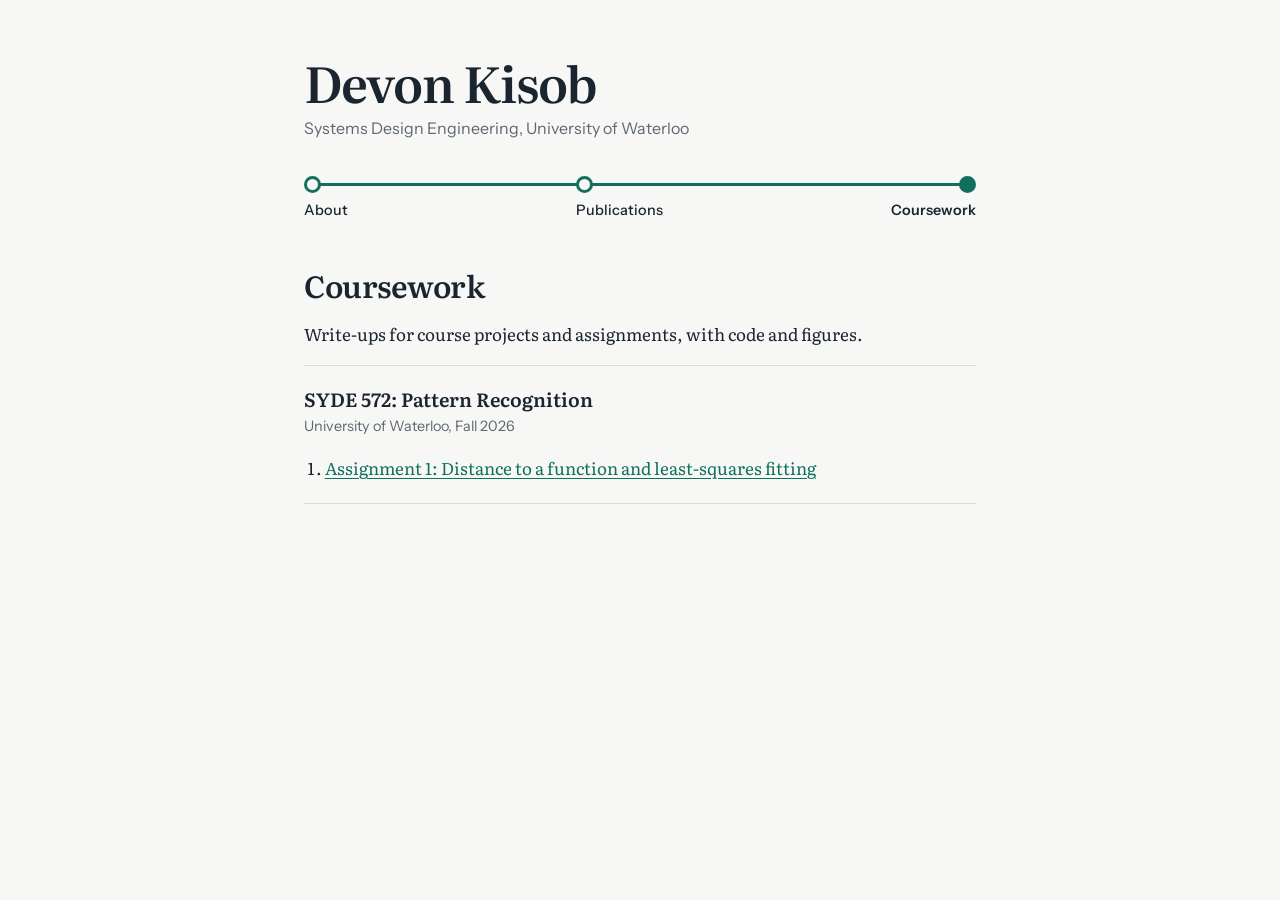
==== coursework/index.html @ 43965bfe "initial commit + 572 assn 1" ====
<!DOCTYPE html>
<html lang="en">
<head>
  <meta charset="utf-8">
  <meta name="viewport" content="width=device-width, initial-scale=1">
  <title>Coursework · Devon Kisob</title>
  <link rel="preconnect" href="https://fonts.googleapis.com">
  <link rel="preconnect" href="https://fonts.gstatic.com" crossorigin>
  <link href="https://fonts.googleapis.com/css2?family=Instrument+Sans:wght@400;500;600&family=Literata:ital,opsz,wght@0,7..72,400;0,7..72,600;1,7..72,400&display=swap" rel="stylesheet">
  <link rel="stylesheet" href="../style.css?v=4">
</head>
<body>
  <header class="site-header wrap">
    <p class="site-name"><a href="../">Devon Kisob</a></p>
    <p class="site-role">Systems Design Engineering, University of Waterloo</p>
    <nav class="route" aria-label="Main">
      <ul>
        <li><a href="../">About</a></li>
        <li><a href="../publications/">Publications</a></li>
        <li><a href="./" aria-current="page">Coursework</a></li>
      </ul>
    </nav>
  </header>

  <main class="wrap">
    <h1 class="page-title">Coursework</h1>
    <p>Write-ups for course projects and assignments, with code and figures.</p>

    <div class="course">
      <h3>SYDE 572: Pattern Recognition</h3>
      <p class="small muted">University of Waterloo, Fall 2026</p>
      <ol>
        <li><a href="../syde572/1/">Assignment 1: Distance to a function and least-squares fitting</a></li>
      </ol>
    </div>
  </main>
</body>
</html>
---- style.css ----
:root {
  --bg: #f7f8f6;
  --ink: #1b2530;
  --muted: #5c6770;
  --rule: #d8dddb;
  --accent: #11705b;
  --accent-soft: #e3efea;
  --code-bg: #eef1ef;
  --serif: "Literata", Georgia, serif;
  --sans: "Instrument Sans", "Helvetica Neue", Arial, sans-serif;
  --mono: "JetBrains Mono", ui-monospace, Menlo, monospace;
  --measure: 44rem;
}

* { box-sizing: border-box; }

html { -webkit-text-size-adjust: 100%; }

body {
  margin: 0;
  background: var(--bg);
  color: var(--ink);
  font: 400 1.0625rem/1.7 var(--serif);
  font-optical-sizing: auto;
}

a { color: var(--accent); text-decoration-thickness: 1px; text-underline-offset: 0.18em; }
a:hover { text-decoration-thickness: 2px; }
a:focus-visible, summary:focus-visible { outline: 2px solid var(--accent); outline-offset: 3px; border-radius: 2px; }

.wrap { max-width: var(--measure); margin-inline: auto; padding-inline: 1rem; }

/* header and route nav */
.site-header { padding-top: 3.5rem; }
.site-name {
  margin: 0;
  font: 600 clamp(2.2rem, 6vw, 3.1rem)/1.05 var(--serif);
  letter-spacing: -0.02em;
}
.site-name a { color: inherit; text-decoration: none; }
.site-role { margin: 0.5rem 0 0; font: 400 1rem/1.5 var(--sans); color: var(--muted); }

.route { margin: 2.25rem 0 0; }
.route ul {
  display: flex;
  justify-content: space-between;
  margin: 0;
  padding: 0;
  list-style: none;
  position: relative;
}
.route ul::before {
  content: "";
  position: absolute;
  top: 7px;
  left: 7px;
  right: 7px;
  height: 3px;
  background: var(--accent);
  border-radius: 2px;
}
.route li { position: relative; }
.route a {
  display: flex;
  flex-direction: column;
  align-items: flex-start;
  gap: 0.55rem;
  color: var(--ink);
  text-decoration: none;
  font: 500 0.9rem/1.2 var(--sans);
}
.route li:last-child a { align-items: flex-end; }
.route a::before {
  content: "";
  width: 17px;
  height: 17px;
  border-radius: 50%;
  background: var(--bg);
  border: 3px solid var(--accent);
  position: relative;
  box-sizing: border-box;
  transition: background 0.15s;
}
.route a:hover::before, .route a[aria-current]::before { background: var(--accent); }
.route a[aria-current] { font-weight: 600; }

@media (max-width: 560px) {
  .route ul { flex-direction: column; gap: 0.9rem; }
  .route ul::before { top: 7px; bottom: 7px; left: 7px; right: auto; width: 3px; height: auto; }
  .route a, .route li:last-child a { flex-direction: row; align-items: center; }
}

/* page body */
main { padding-block: 3rem 4rem; }
section { margin: 0 0 3.5rem; scroll-margin-top: 1.5rem; }
h2 {
  margin: 0 0 1rem;
  font: 600 1.55rem/1.25 var(--serif);
  letter-spacing: -0.01em;
}
h3 { margin: 2.25rem 0 0.6rem; font: 600 1.2rem/1.35 var(--serif); }
h4 { margin: 1.5rem 0 0.4rem; font: 600 1rem/1.4 var(--sans); }
p { margin: 0 0 1rem; }
.lede { font-size: 1.15rem; line-height: 1.65; }
.muted { color: var(--muted); }
.small { font: 400 0.9rem/1.55 var(--sans); }

.interests { padding: 0; margin: 1.25rem 0 0; list-style: none; display: grid; gap: 0.75rem; }
.interests li { padding-left: 1rem; border-left: 3px solid var(--accent); }
.interests strong { display: block; font: 600 0.98rem/1.4 var(--sans); }

.links { display: flex; flex-wrap: wrap; gap: 0.4rem 1.25rem; margin: 1.25rem 0 0; padding: 0; list-style: none; font: 500 0.95rem/1.4 var(--sans); }

/* publications and projects */
.entries { margin: 0; padding: 0; list-style: none; }
.entries > li { padding: 1.1rem 0; border-top: 1px solid var(--rule); }
.entries > li:last-child { border-bottom: 1px solid var(--rule); }
.entry-title { display: block; font-weight: 600; line-height: 1.45; }
.entry-meta { display: block; font: 400 0.93rem/1.55 var(--sans); color: var(--muted); margin-top: 0.2rem; }
.entry-meta em { color: var(--ink); }
.entry-note { margin: 0.4rem 0 0; font-size: 0.98rem; }

/* experience timeline */
.timeline { margin: 0; padding: 0; list-style: none; }
.timeline li { display: grid; grid-template-columns: 8.5rem 1fr; gap: 1rem; padding: 0.7rem 0; border-top: 1px solid var(--rule); }
.timeline li:last-child { border-bottom: 1px solid var(--rule); }
.timeline time { font: 500 0.9rem/1.7 var(--sans); color: var(--muted); }
.timeline strong { font-weight: 600; }
@media (max-width: 560px) { .timeline li { grid-template-columns: 1fr; gap: 0; } }

.todo { background: #fff1a8; padding: 0 0.2em; border-radius: 2px; }

footer { padding-block: 0 3rem; font: 400 0.85rem/1.5 var(--sans); color: var(--muted); }
footer p { margin: 0; padding-top: 1.5rem; border-top: 1px solid var(--rule); }

/* coursework and write-ups */
.crumbs { font: 400 0.9rem/1.5 var(--sans); color: var(--muted); margin: 0 0 1.25rem; }
.crumbs a { color: var(--muted); }

.course { padding: 1.25rem 0; border-top: 1px solid var(--rule); }
.course:last-child { border-bottom: 1px solid var(--rule); }
.course h3 { margin: 0 0 0.25rem; }
.course ol { margin: 0.6rem 0 0; padding-left: 1.3rem; }

figure { margin: 1.75rem 0; }
figure img { display: block; width: 100%; height: auto; border: 1px solid var(--rule); border-radius: 6px; background: #fff; }
figcaption { margin-top: 0.6rem; font: 400 0.9rem/1.55 var(--sans); color: var(--muted); }
.wide { width: min(64rem, calc(100vw - 2rem)); margin-left: calc(50% - min(32rem, 50vw - 1rem)); }

.table-scroll { position: relative; overflow-x: auto; margin: 1.25rem 0 1.5rem; }
table { border-collapse: collapse; width: 100%; font: 400 0.92rem/1.5 var(--sans); font-variant-numeric: tabular-nums; }
th, td { padding: 0.45rem 0.75rem; text-align: right; border-bottom: 1px solid var(--rule); white-space: nowrap; }
th { font-weight: 600; border-bottom: 2px solid var(--ink); }
th:first-child, td:first-child { text-align: left; }
tr.final td { font-weight: 600; background: var(--accent-soft); }

.answer {
  margin: 1.5rem 0;
  padding: 1rem 1.25rem;
  background: var(--accent-soft);
  border-left: 4px solid var(--accent);
  border-radius: 0 6px 6px 0;
}
.answer p:last-child { margin: 0; }

code { font: 400 0.86em/1.5 var(--mono); background: var(--code-bg); padding: 0.1em 0.3em; border-radius: 3px; }
pre { position: relative; font: 400 0.82rem/1.6 var(--mono); margin: 1rem 0 1.5rem; padding: 1rem 1.25rem; background: var(--code-bg); border-radius: 6px; overflow-x: auto; }
pre code { padding: 0; background: none; font: inherit; }

details { margin: 1.25rem 0; border: 1px solid var(--rule); border-radius: 6px; background: #fff; }
summary { cursor: pointer; padding: 0.75rem 1rem; font: 600 0.95rem/1.4 var(--sans); }
details[open] summary { border-bottom: 1px solid var(--rule); }
details pre { margin: 0; border-radius: 0 0 6px 6px; }

.katex-display { position: relative; overflow-x: auto; overflow-y: hidden; padding: 0.25rem 0; }

.toc { margin: 0 0 3rem; padding: 1rem 1.25rem; border: 1px solid var(--rule); border-radius: 6px; font: 400 0.95rem/1.7 var(--sans); }
.toc ol { margin: 0; padding-left: 1.2rem; }
.toc ol ol { padding-left: 1.2rem; }

@media print {
  body { background: #fff; font-size: 10.5pt; }
  .route, footer { display: none; }
  .site-header { padding-top: 0; }
  details { border: none; }
  details > summary { display: none; }
  details:not([open]) > *:not(summary) { display: block; }
  figure, table, .answer { break-inside: avoid; }
  pre { white-space: pre-wrap; }
  h2, h3 { break-after: avoid; }
  .wide { width: 100%; margin-left: 0; }
  a { color: var(--ink); }
}

@media (prefers-reduced-motion: reduce) { * { transition: none !important; } }

.page-title { margin: 0 0 1rem; font: 600 1.9rem/1.2 var(--serif); letter-spacing: -0.015em; }

/* home profile */
.social { display: flex; align-items: center; gap: 0.5rem; margin: 0.9rem 0 0; padding: 0; list-style: none; }
#about::after { content: ""; display: table; clear: both; }
.headshot {
  float: left;
  width: 10rem;
  height: auto;
  aspect-ratio: 3 / 4;
  object-fit: cover;
  margin: 0.35rem 1.75rem 1rem 0;
  border-radius: 8px;
  border: 1px solid var(--rule);
}
@media (max-width: 560px) { .headshot { width: 7.5rem; margin-right: 1.1rem; } }
.social a {
  display: grid;
  place-items: center;
  width: 2rem;
  height: 2rem;
  border: 1px solid var(--rule);
  border-radius: 50%;
  color: var(--muted);
  transition: color 0.15s, border-color 0.15s, background 0.15s;
}
.social a:hover { color: var(--accent); border-color: var(--accent); background: var(--accent-soft); }
.social svg { width: 0.95rem; height: 0.95rem; fill: currentColor; }

.details-body { padding: 0 1rem 0.5rem; }
.details-body h4:first-child { margin-top: 1rem; }
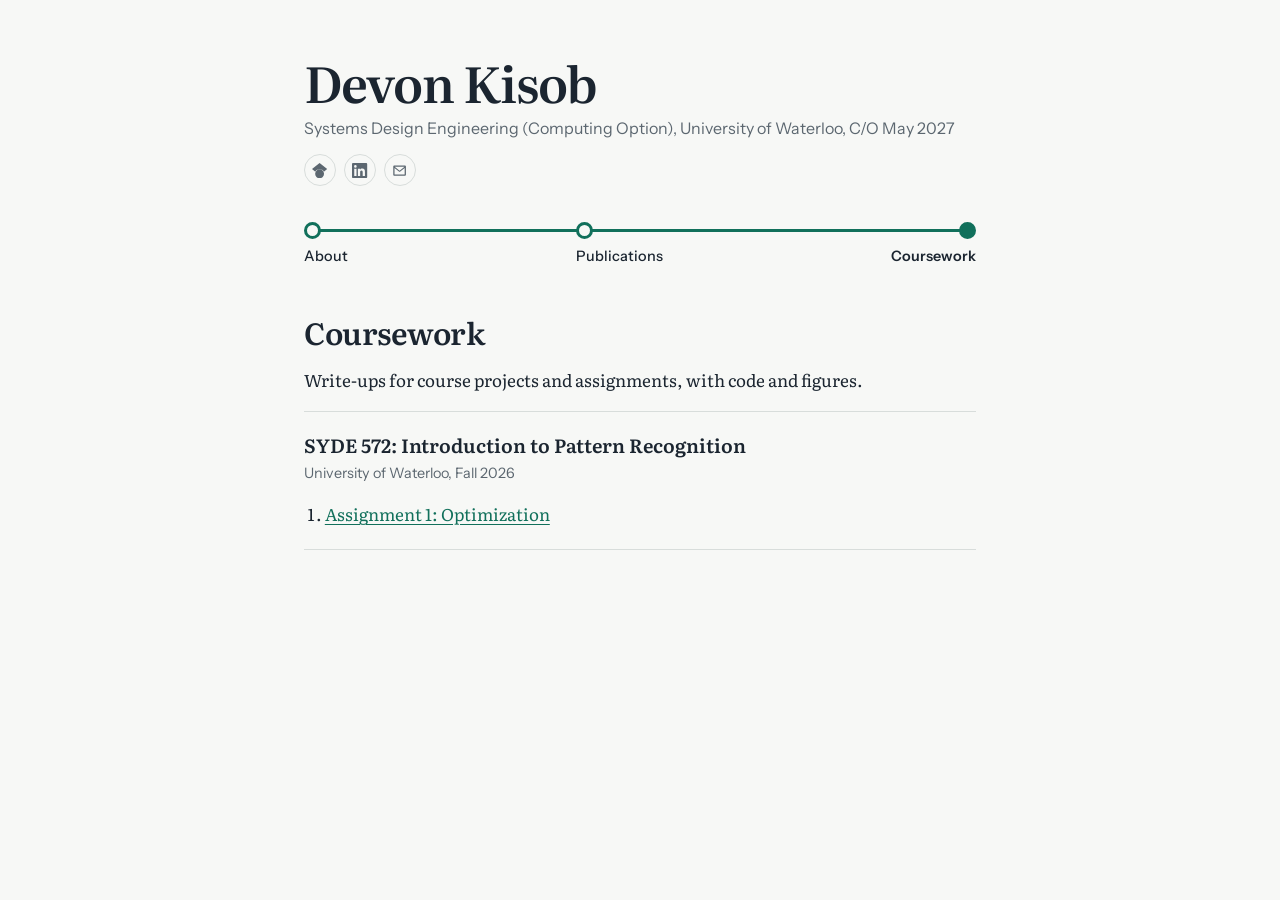
==== commit bd371acc: "fix: header on each page" ====
--- a/coursework/index.html
+++ b/coursework/index.html
@@ -12,7 +12,24 @@
 <body>
   <header class="site-header wrap">
     <p class="site-name"><a href="../">Devon Kisob</a></p>
-    <p class="site-role">Systems Design Engineering, University of Waterloo</p>
+    <p class="site-role">Systems Design Engineering (Computing Option), University of Waterloo, C/O May 2027</p>
+    <ul class="social">
+      <li>
+        <a href="https://scholar.google.ca/citations?hl=en&amp;user=SOYVB4kAAAAJ" aria-label="Google Scholar" title="Google Scholar">
+          <svg viewBox="0 0 24 24" width="16" height="16" aria-hidden="true"><path d="M5.242 13.769 0 9.5 12 0l12 9.5-5.242 4.269C17.548 11.249 14.978 9.5 12 9.5c-2.977 0-5.548 1.748-6.758 4.269zM12 10a7 7 0 1 0 0 14 7 7 0 0 0 0-14z"/></svg>
+        </a>
+      </li>
+      <li>
+        <a href="https://www.linkedin.com/in/devonkisob/" aria-label="LinkedIn" title="LinkedIn">
+          <svg viewBox="0 0 24 24" width="16" height="16" aria-hidden="true"><path d="M20.447 20.452h-3.554v-5.569c0-1.328-.027-3.037-1.852-3.037-1.853 0-2.136 1.445-2.136 2.939v5.667H9.351V9h3.414v1.561h.046c.477-.9 1.637-1.85 3.37-1.85 3.601 0 4.267 2.37 4.267 5.455v6.286zM5.337 7.433a2.062 2.062 0 1 1 0-4.125 2.062 2.062 0 0 1 0 4.125zM7.119 20.452H3.555V9h3.564v11.452zM22.225 0H1.771C.792 0 0 .774 0 1.729v20.542C0 23.227.792 24 1.771 24h20.451C23.2 24 24 23.227 24 22.271V1.729C24 .774 23.2 0 22.222 0h.003z"/></svg>
+        </a>
+      </li>
+      <li>
+        <a href="mailto:dnskisob@gmail.com" aria-label="Email" title="dnskisob@gmail.com">
+          <svg viewBox="0 0 24 24" width="16" height="16" aria-hidden="true"><path d="M2 5.5A1.5 1.5 0 0 1 3.5 4h17A1.5 1.5 0 0 1 22 5.5v13a1.5 1.5 0 0 1-1.5 1.5h-17A1.5 1.5 0 0 1 2 18.5v-13zm2.2.5 7.8 6.1L19.8 6H4.2zM20 7.9l-7.4 5.8a1 1 0 0 1-1.2 0L4 7.9V18h16V7.9z"/></svg>
+        </a>
+      </li>
+    </ul>
     <nav class="route" aria-label="Main">
       <ul>
         <li><a href="../">About</a></li>
@@ -27,10 +44,10 @@
     <p>Write-ups for course projects and assignments, with code and figures.</p>
 
     <div class="course">
-      <h3>SYDE 572: Pattern Recognition</h3>
+      <h3>SYDE 572: Introduction to Pattern Recognition</h3>
       <p class="small muted">University of Waterloo, Fall 2026</p>
       <ol>
-        <li><a href="../syde572/1/">Assignment 1: Distance to a function and least-squares fitting</a></li>
+        <li><a href="../syde572/1/">Assignment 1: Optimization</a></li>
       </ol>
     </div>
   </main>
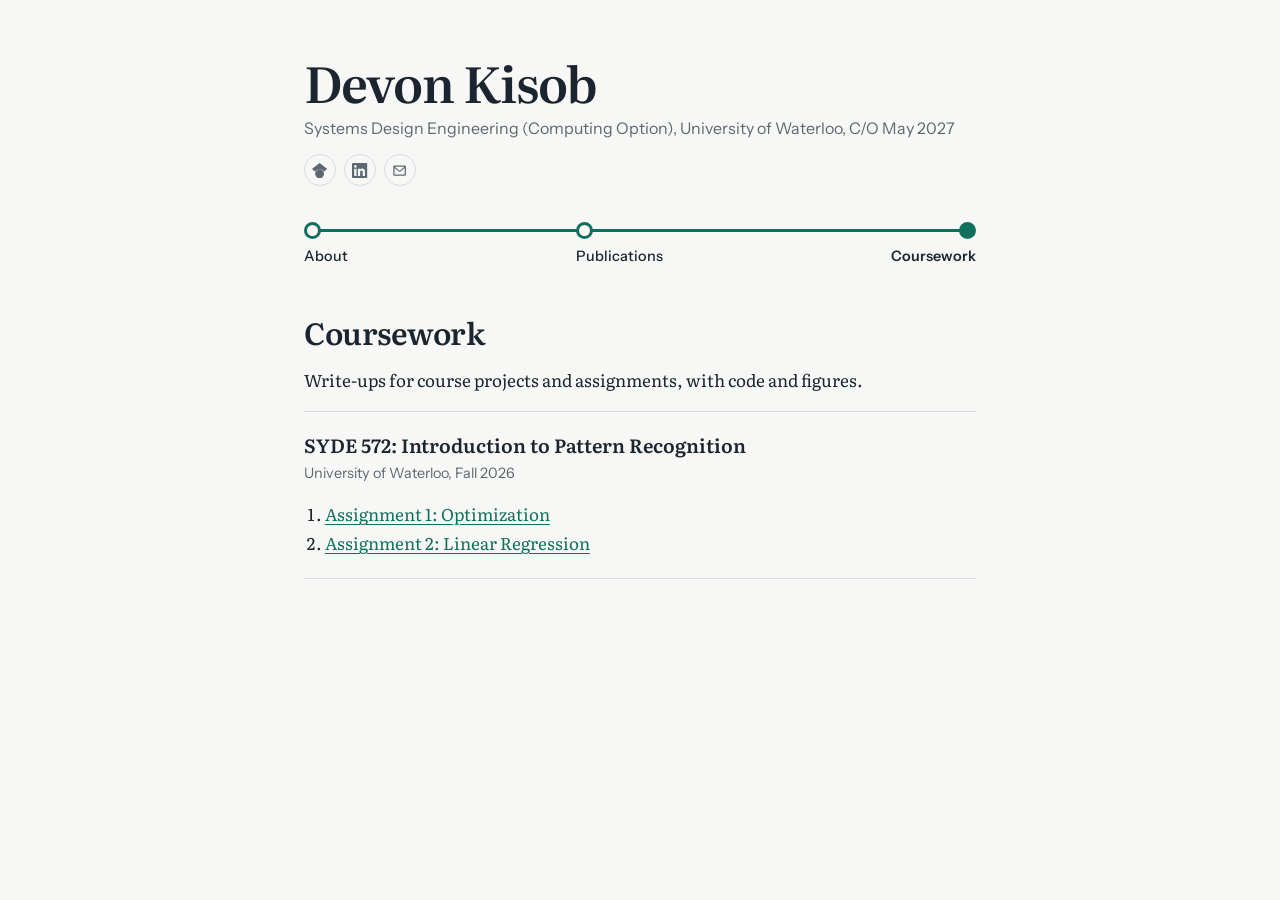
==== commit 497f2857: "add: 572 assn 2" ====
--- a/coursework/index.html
+++ b/coursework/index.html
@@ -48,6 +48,7 @@
       <p class="small muted">University of Waterloo, Fall 2026</p>
       <ol>
         <li><a href="../syde572/1/">Assignment 1: Optimization</a></li>
+        <li><a href="../syde572/2/">Assignment 2: Linear Regression</a></li>
       </ol>
     </div>
   </main>
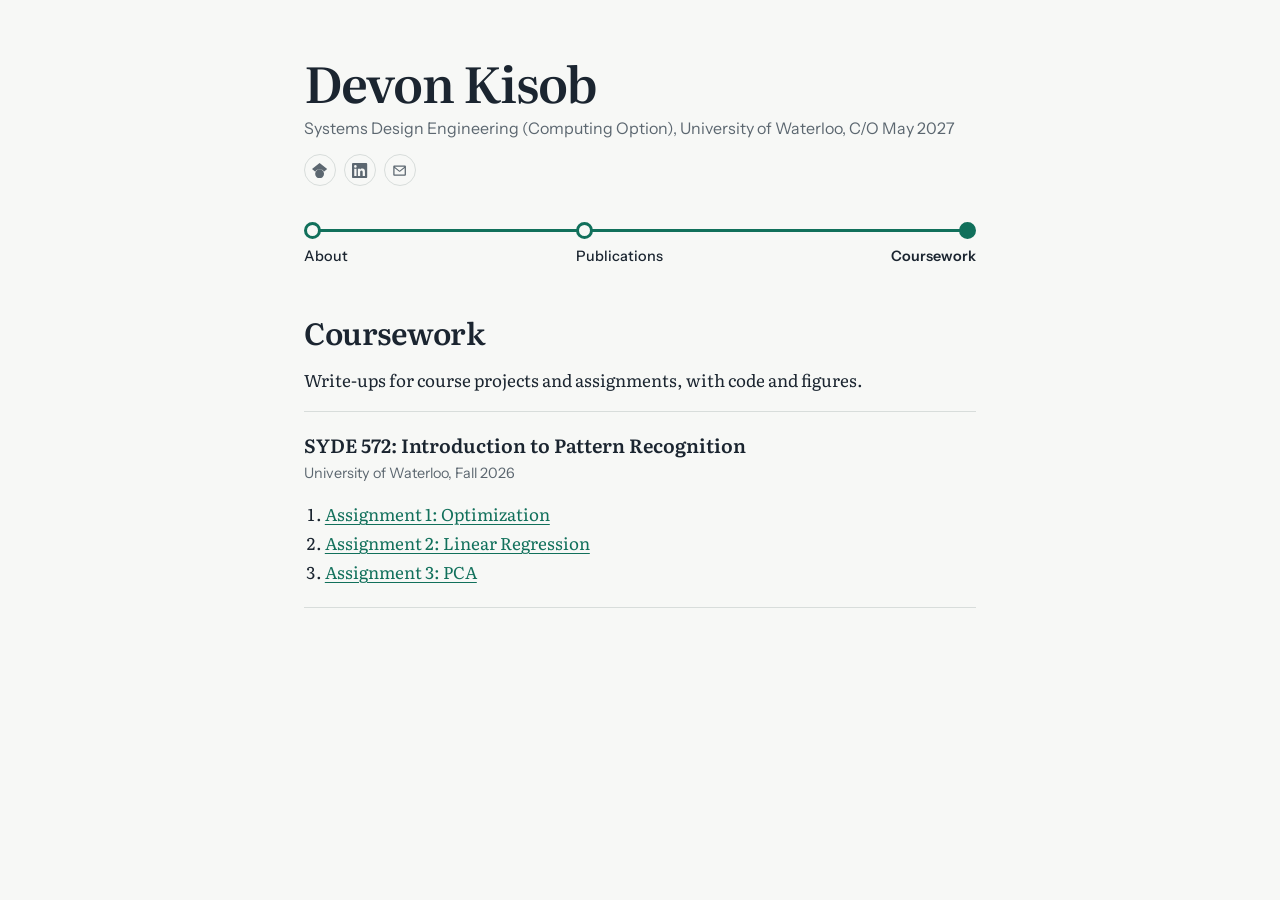
==== commit 70425bf3: "syde 572 a3 + about update" ====
--- a/coursework/index.html
+++ b/coursework/index.html
@@ -49,6 +49,7 @@
       <ol>
         <li><a href="../syde572/1/">Assignment 1: Optimization</a></li>
         <li><a href="../syde572/2/">Assignment 2: Linear Regression</a></li>
+        <li><a href="../syde572/3/">Assignment 3: PCA</a></li>
       </ol>
     </div>
   </main>
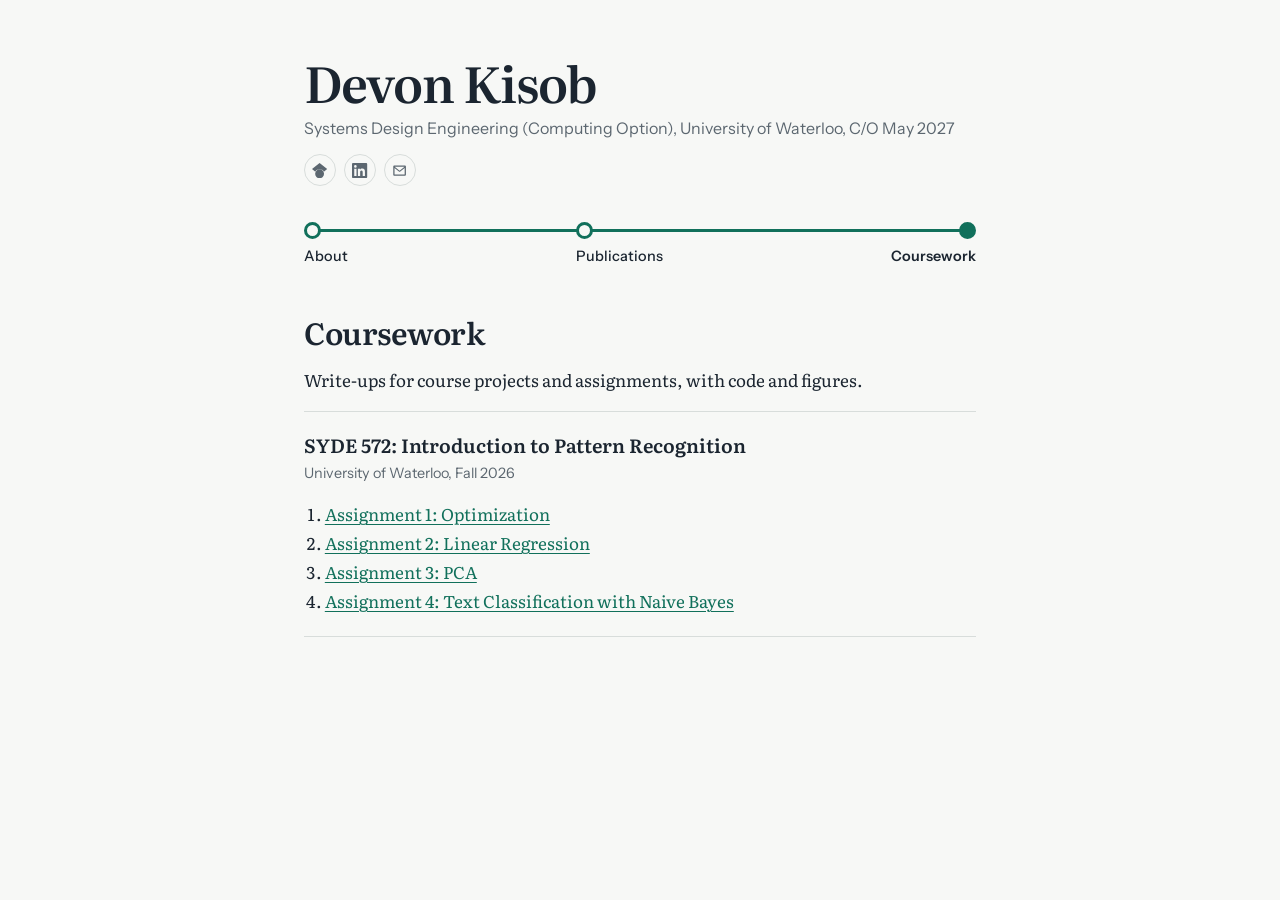
==== commit e6a04c71: "add: a4 + updates" ====
--- a/coursework/index.html
+++ b/coursework/index.html
@@ -50,6 +50,7 @@
         <li><a href="../syde572/1/">Assignment 1: Optimization</a></li>
         <li><a href="../syde572/2/">Assignment 2: Linear Regression</a></li>
         <li><a href="../syde572/3/">Assignment 3: PCA</a></li>
+        <li><a href="../syde572/4/">Assignment 4: Text Classification with Naive Bayes</a></li>
       </ol>
     </div>
   </main>
